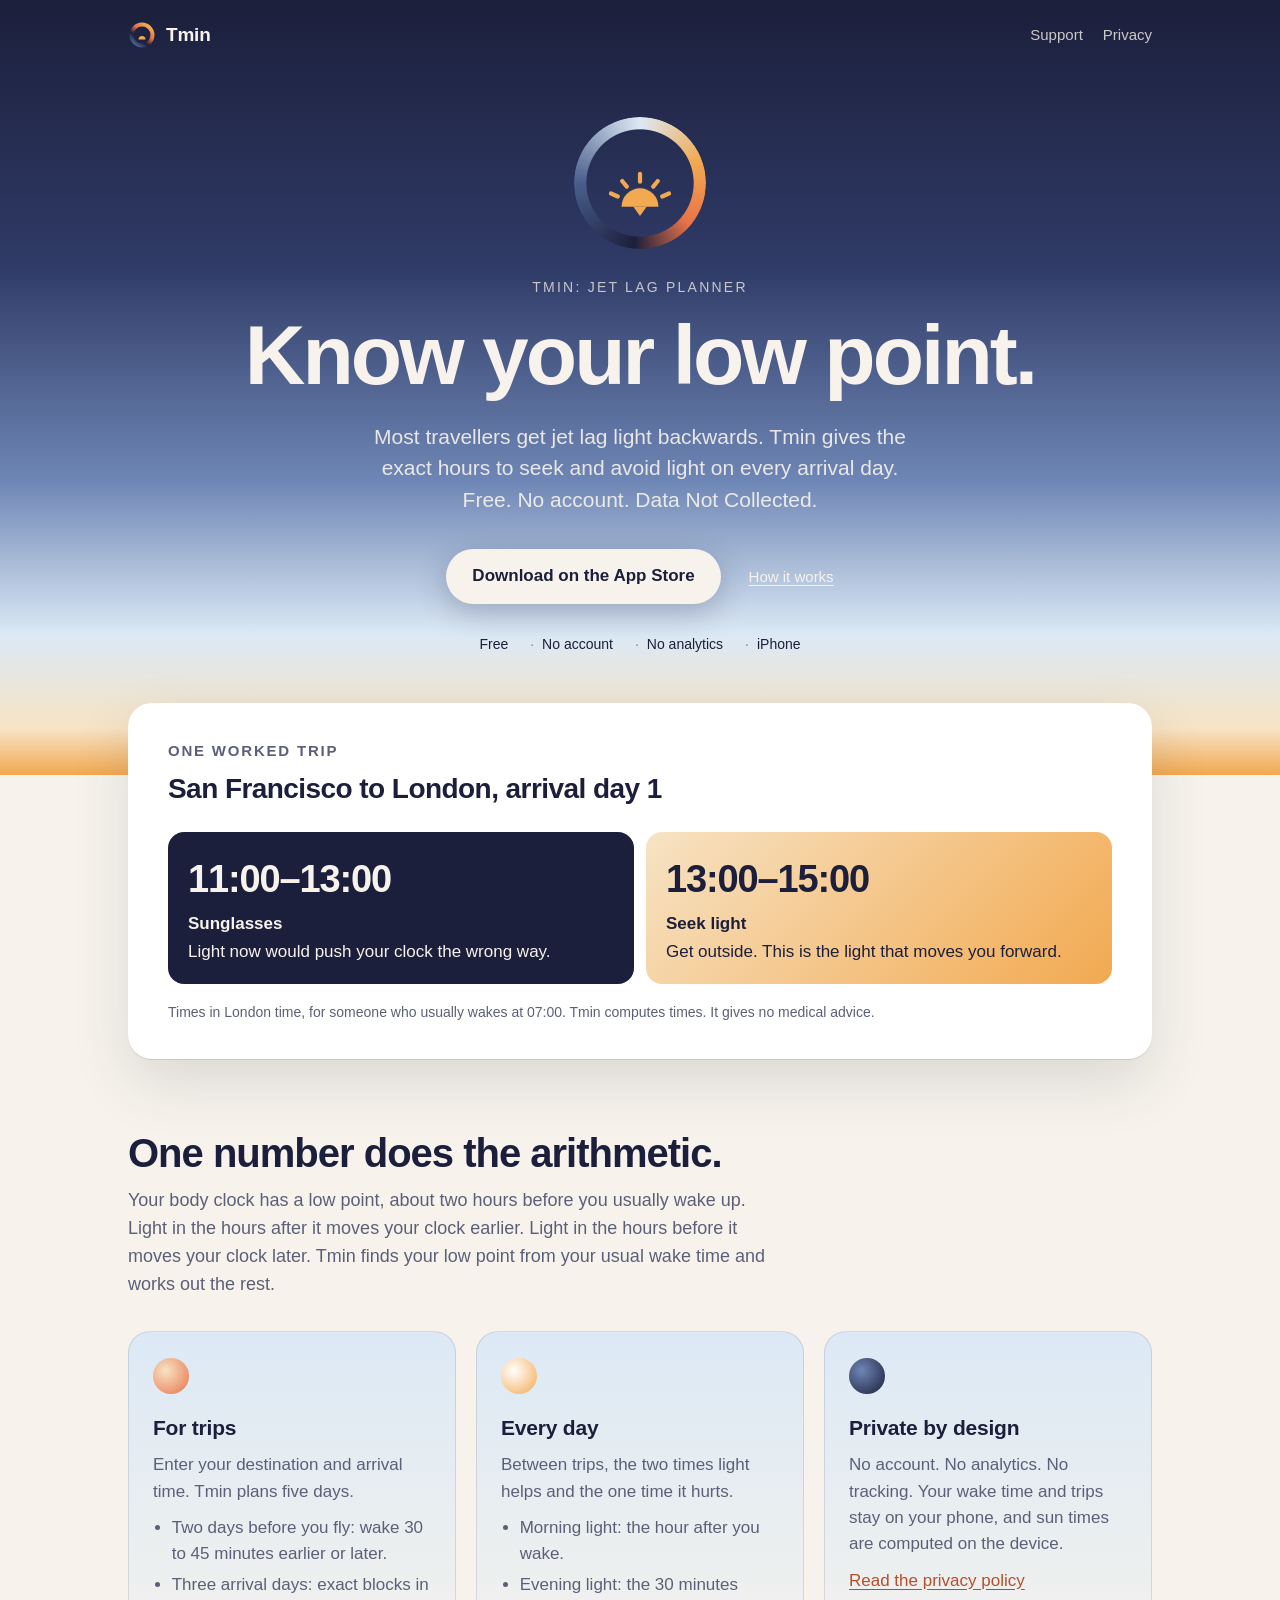
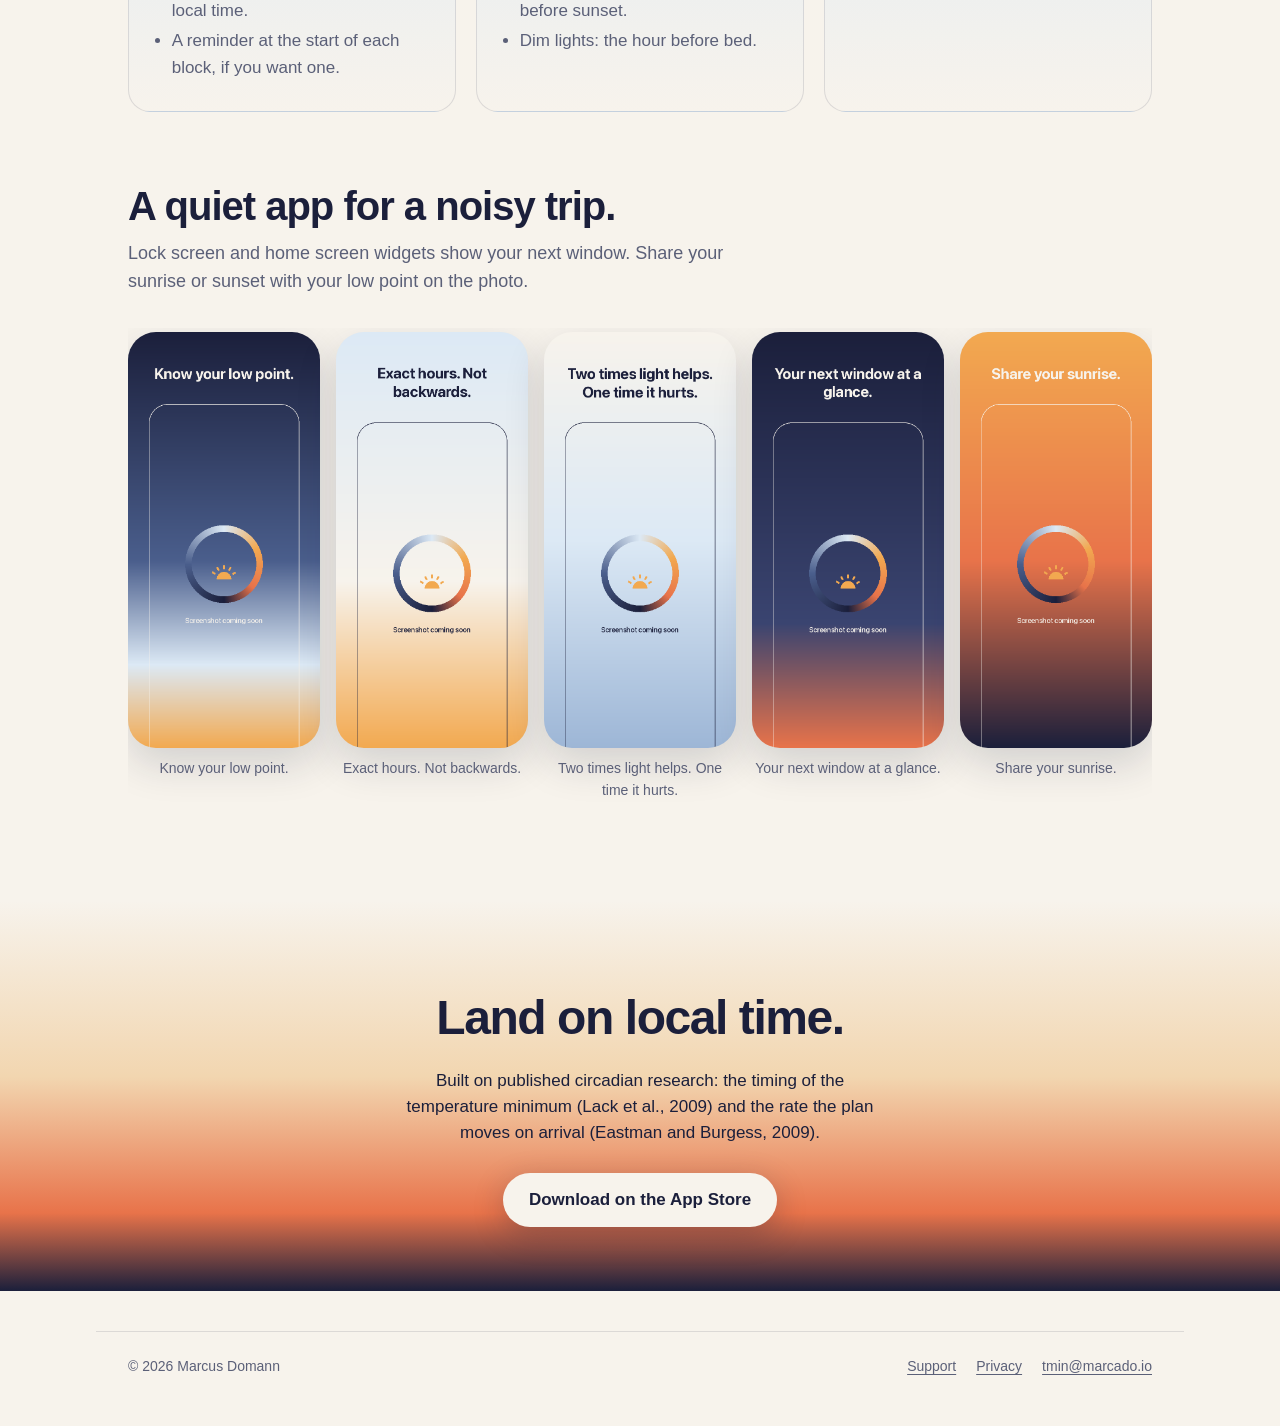
==== index.html @ cd1d9ae6 "Tmin support and privacy site Co-Authored-By: Claude Opus 5 (1M context) <noreply@anthropic.com>" ====
<!doctype html>
<html lang="en-GB">
<head>
<meta charset="utf-8">
<meta name="viewport" content="width=device-width, initial-scale=1">
<title>Tmin: Jet Lag Planner</title>
<meta name="description" content="Most travellers get jet lag light backwards. Tmin gives the exact hours to seek and avoid light on every arrival day. Free. No account. Data Not Collected.">
<meta name="theme-color" content="#1B1F3B">
<meta property="og:title" content="Tmin: Jet Lag Planner">
<meta property="og:description" content="Know your low point. The exact hours to seek and avoid light on every arrival day.">
<meta property="og:image" content="https://md069.github.io/tmin/assets/screens/1.png">
<link rel="icon" href="assets/favicon.svg" type="image/svg+xml">
<link rel="apple-touch-icon" href="assets/apple-touch-icon.png">
<link rel="stylesheet" href="assets/style.css">
</head>
<body>
<header class="hero">
  <div class="wrap">
    <div class="bar">
      <a class="brand" href="./"><img src="assets/favicon.svg" alt="" width="28" height="28">Tmin</a>
      <nav aria-label="Site"><a href="support/">Support</a><a href="privacy/">Privacy</a></nav>
    </div>
    <div class="hero-body">
      <div class="mark-wrap"><div class="mark"></div><svg viewBox="0 0 100 100" aria-hidden="true"><path d="M36 68a14 14 0 0 1 28 0z" fill="#F2A950"/><g stroke="#F2A950" stroke-width="3.2" stroke-linecap="round"><path d="M50 43v6"/><path d="M36.5 48.5l3.5 4.2"/><path d="M63.5 48.5l-3.5 4.2"/><path d="M28 58l5.2 2.2"/><path d="M72 58l-5.2 2.2"/></g><path d="M45 68h10l-5 7z" fill="#F2A950"/></svg></div>
      <p class="kicker">Tmin: Jet Lag Planner</p>
      <h1>Know your low point.</h1>
      <p class="lede">Most travellers get jet lag light backwards. Tmin gives the exact hours to seek and avoid light on every arrival day. Free. No account. Data Not Collected.</p>
      <div class="cta">
        <a class="button" href="#">Download on the App Store</a>
        <a class="quiet" href="#how">How it works</a>
      </div>
      <ul class="facts"><li>Free</li><li>No account</li><li>No analytics</li><li>iPhone</li></ul>
    </div>
  </div>
</header>

<main>
  <div class="wrap example">
    <div class="card">
      <h2>One worked trip</h2>
      <p class="route">San Francisco to London, arrival day 1</p>
      <ul class="blocks">
        <li class="block avoid"><span class="time">11:00–13:00</span><span class="what">Sunglasses</span><span>Light now would push your clock the wrong way.</span></li>
        <li class="block seek"><span class="time">13:00–15:00</span><span class="what">Seek light</span><span>Get outside. This is the light that moves you forward.</span></li>
      </ul>
      <p class="note">Times in London time, for someone who usually wakes at 07:00. Tmin computes times. It gives no medical advice.</p>
    </div>
  </div>

  <section id="how">
    <div class="wrap">
      <h2 class="section-title">One number does the arithmetic.</h2>
      <p class="section-lede">Your body clock has a low point, about two hours before you usually wake up. Light in the hours after it moves your clock earlier. Light in the hours before it moves your clock later. Tmin finds your low point from your usual wake time and works out the rest.</p>
      <div class="features">
        <article class="feature">
          <div class="dot trip" aria-hidden="true"></div>
          <h3>For trips</h3>
          <p>Enter your destination and arrival time. Tmin plans five days.</p>
          <ul>
            <li>Two days before you fly: wake 30 to 45 minutes earlier or later.</li>
            <li>Three arrival days: exact blocks in local time.</li>
            <li>A reminder at the start of each block, if you want one.</li>
          </ul>
        </article>
        <article class="feature">
          <div class="dot day" aria-hidden="true"></div>
          <h3>Every day</h3>
          <p>Between trips, the two times light helps and the one time it hurts.</p>
          <ul>
            <li>Morning light: the hour after you wake.</li>
            <li>Evening light: the 30 minutes before sunset.</li>
            <li>Dim lights: the hour before bed.</li>
          </ul>
        </article>
        <article class="feature">
          <div class="dot private" aria-hidden="true"></div>
          <h3>Private by design</h3>
          <p>No account. No analytics. No tracking. Your wake time and trips stay on your phone, and sun times are computed on the device.</p>
          <p><a href="privacy/">Read the privacy policy</a></p>
        </article>
      </div>
    </div>
  </section>

  <section aria-labelledby="shots-title">
    <div class="wrap">
      <h2 class="section-title" id="shots-title">A quiet app for a noisy trip.</h2>
      <p class="section-lede">Lock screen and home screen widgets show your next window. Share your sunrise or sunset with your low point on the photo.</p>
      <ul class="shots">
        <li><figure><img src="assets/screens/1.png" width="645" height="1398" loading="lazy" alt="First run: the 24-hour ring with your low point marked."><figcaption>Know your low point.</figcaption></figure></li>
        <li><figure><img src="assets/screens/2.png" width="645" height="1398" loading="lazy" alt="Trip plan, day 1, San Francisco to London."><figcaption>Exact hours. Not backwards.</figcaption></figure></li>
        <li><figure><img src="assets/screens/3.png" width="645" height="1398" loading="lazy" alt="Today with morning light, evening light and dim lights."><figcaption>Two times light helps. One time it hurts.</figcaption></figure></li>
        <li><figure><img src="assets/screens/4.png" width="645" height="1398" loading="lazy" alt="Lock screen and home screen widgets."><figcaption>Your next window at a glance.</figcaption></figure></li>
        <li><figure><img src="assets/screens/5.png" width="645" height="1398" loading="lazy" alt="Share composer with a sunrise photo."><figcaption>Share your sunrise.</figcaption></figure></li>
      </ul>
    </div>
  </section>

  <div class="closing">
    <div class="wrap">
      <h2>Land on local time.</h2>
      <p>Built on published circadian research: the timing of the temperature minimum (Lack et al., 2009) and the rate the plan moves on arrival (Eastman and Burgess, 2009).</p>
      <a class="button" href="#">Download on the App Store</a>
    </div>
  </div>
</main>

<footer>
  <div class="wrap">
    <span>© 2026 Marcus Domann</span>
    <nav aria-label="Footer"><a href="support/">Support</a><a href="privacy/">Privacy</a><a href="mailto:tmin@marcado.io">tmin@marcado.io</a></nav>
  </div>
</footer>
</body>
</html>
---- assets/style.css ----
:root {
  --indigo: #1B1F3B;
  --amber: #F2A950;
  --coral: #E8734A;
  --sky: #DCE9F5;
  --paper: #F7F3EC;
  --dusk: #4A5E8C;

  --bg: var(--paper);
  --surface: #FFFFFF;
  --text: var(--indigo);
  --muted: #5B6078;
  --rule: rgba(27, 31, 59, 0.12);
  --link: #B3502B;
  --hero: linear-gradient(180deg, #1B1F3B 0%, #2F3A66 34%, #6E86B5 62%, #DCE9F5 82%, #F7E3C4 94%, #F2A950 100%);
  --hero-soft: linear-gradient(180deg, #DCE9F5 0%, #F7F3EC 100%);

  --font: -apple-system, BlinkMacSystemFont, "SF Pro Text", "Helvetica Neue", Helvetica, Arial, sans-serif;
  --display: -apple-system-headline, -apple-system, BlinkMacSystemFont, "SF Pro Display", "Helvetica Neue", Helvetica, Arial, sans-serif;
  --measure: 40rem;
  color-scheme: light dark;
}

@media (prefers-color-scheme: dark) {
  :root {
    --bg: #12152A;
    --surface: #1B1F3B;
    --text: #F2EEE6;
    --muted: #A9AEC6;
    --rule: rgba(247, 243, 236, 0.14);
    --link: var(--amber);
    --hero-soft: linear-gradient(180deg, #1B1F3B 0%, #12152A 100%);
  }
}

* { box-sizing: border-box; }
html { -webkit-text-size-adjust: 100%; }
body {
  margin: 0;
  background: var(--bg);
  color: var(--text);
  font: 17px/1.55 var(--font);
  -webkit-font-smoothing: antialiased;
}
img { max-width: 100%; display: block; }
a { color: var(--link); text-underline-offset: 0.18em; }
a:hover { text-decoration-thickness: 2px; }
:focus-visible { outline: 2px solid var(--amber); outline-offset: 3px; border-radius: 4px; }

.wrap { max-width: 68rem; margin: 0 auto; padding: 0 16px; }
@media (min-width: 720px) { .wrap { padding: 0 32px; } }

/* Top bar */
.bar { display: flex; align-items: center; justify-content: space-between; gap: 16px; padding: 20px 0; }
.brand { display: inline-flex; align-items: center; gap: 10px; color: inherit; text-decoration: none; font-weight: 700; font-size: 19px; letter-spacing: -0.01em; }
.brand img { width: 28px; height: 28px; }
.bar nav { display: flex; gap: 20px; font-size: 15px; }
.bar nav a { color: inherit; text-decoration: none; opacity: 0.8; }
.bar nav a:hover, .bar nav a[aria-current] { opacity: 1; text-decoration: underline; }

/* Ring mark */
.mark {
  position: relative;
  width: var(--size, 120px);
  aspect-ratio: 1;
  border-radius: 50%;
  background: conic-gradient(from 0deg, #DCE9F5, #F2A950 70deg, #E8734A 130deg, #1B1F3B 185deg, #4A5E8C 270deg, #DCE9F5 360deg);
  -webkit-mask: radial-gradient(circle, transparent 57%, #000 58%);
          mask: radial-gradient(circle, transparent 57%, #000 58%);
}
.mark-wrap { position: relative; width: var(--size, 120px); aspect-ratio: 1; }
.mark-wrap svg { position: absolute; inset: 0; width: 100%; height: 100%; }

/* Landing hero */
.hero { background: var(--hero); color: var(--paper); }
.hero .bar nav a { color: var(--paper); }
.hero-body { text-align: center; padding: 48px 0 120px; }
.hero-body .mark-wrap { --size: 132px; margin: 0 auto 28px; }
.hero h1 {
  font-family: var(--display);
  font-size: clamp(44px, 9vw, 84px);
  line-height: 1.02;
  letter-spacing: -0.035em;
  font-weight: 700;
  margin: 0;
}
.hero .kicker { margin: 0 0 14px; font-size: 14px; letter-spacing: 0.16em; text-transform: uppercase; opacity: 0.75; }
.hero .lede { max-width: 34rem; margin: 22px auto 0; font-size: clamp(18px, 2.4vw, 21px); line-height: 1.5; color: rgba(247, 243, 236, 0.9); }
.cta { display: inline-flex; flex-wrap: wrap; justify-content: center; gap: 12px 28px; margin-top: 34px; align-items: center; }
.button {
  display: inline-block;
  background: var(--paper);
  color: var(--indigo);
  text-decoration: none;
  font-weight: 600;
  padding: 14px 26px;
  border-radius: 999px;
  box-shadow: 0 8px 30px rgba(27, 31, 59, 0.25);
}
.button:hover { background: #fff; }
.cta .quiet { color: var(--paper); font-size: 15px; }
.facts { margin: 30px 0 0; padding: 0; list-style: none; display: flex; flex-wrap: wrap; justify-content: center; gap: 8px 22px; font-size: 14px; color: var(--indigo); }
.facts li::before { content: "·"; margin-right: 8px; opacity: 0.5; }
.facts li:first-child::before { content: none; }

/* Worked example */
.example { margin-top: -72px; }
.card {
  background: var(--surface);
  border-radius: 24px;
  padding: 28px 24px;
  box-shadow: 0 1px 0 var(--rule), 0 24px 60px rgba(27, 31, 59, 0.12);
}
@media (min-width: 720px) { .card { padding: 36px 40px; } }
.card h2 { margin: 0 0 4px; font-size: 15px; letter-spacing: 0.12em; text-transform: uppercase; color: var(--muted); font-weight: 600; }
.card .route { margin: 0 0 22px; font-size: clamp(22px, 3.4vw, 28px); font-weight: 700; letter-spacing: -0.02em; }
.blocks { display: grid; gap: 12px; grid-template-columns: 1fr; margin: 0; padding: 0; list-style: none; }
@media (min-width: 640px) { .blocks { grid-template-columns: 1fr 1fr; } }
.block { border-radius: 16px; padding: 18px 20px; display: grid; gap: 2px; }
.block .time { font-size: clamp(28px, 5vw, 38px); font-weight: 700; letter-spacing: -0.03em; font-variant-numeric: tabular-nums; }
.block .what { font-weight: 600; }
.block.avoid { background: #1B1F3B; color: var(--paper); }
.block.seek { background: linear-gradient(135deg, #F7E3C4, #F2A950); color: var(--indigo); }
.card .note { margin: 18px 0 0; font-size: 14px; color: var(--muted); }

/* Sections */
section { padding: 72px 0 0; }
.section-title { font-size: clamp(28px, 4.4vw, 40px); letter-spacing: -0.025em; line-height: 1.1; margin: 0 0 12px; }
.section-lede { color: var(--muted); max-width: var(--measure); margin: 0 0 32px; font-size: 18px; }
.features { display: grid; gap: 20px; grid-template-columns: 1fr; }
@media (min-width: 820px) { .features { grid-template-columns: repeat(3, 1fr); } }
.feature { padding: 26px 24px; border-radius: 22px; background: var(--hero-soft); border: 1px solid var(--rule); }
.feature .dot { width: 36px; height: 36px; border-radius: 50%; margin-bottom: 18px; }
.feature h3 { margin: 0 0 8px; font-size: 21px; letter-spacing: -0.01em; }
.feature p { margin: 0 0 10px; color: var(--muted); }
.feature ul { margin: 0; padding-left: 1.1em; color: var(--muted); }
.feature li { margin: 4px 0; }
.dot.trip { background: radial-gradient(circle at 35% 35%, #F7E3C4, #E8734A); }
.dot.day { background: radial-gradient(circle at 35% 35%, #fff, #F2A950); }
.dot.private { background: radial-gradient(circle at 35% 35%, #6E86B5, #1B1F3B); }

/* Screenshots */
.shots {
  display: grid;
  grid-auto-flow: column;
  grid-auto-columns: minmax(150px, 1fr);
  gap: 16px;
  overflow-x: auto;
  scroll-snap-type: x mandatory;
  padding: 4px 0 20px;
  margin: 0;
  list-style: none;
  overscroll-behavior-x: contain;
}
.shots li { scroll-snap-align: start; }
.shots img { width: 100%; height: auto; border-radius: 28px; box-shadow: 0 16px 40px rgba(27, 31, 59, 0.16); background: var(--sky); }
.shots figcaption { font-size: 14px; color: var(--muted); margin-top: 10px; text-align: center; }
@media (max-width: 719px) { .shots { grid-auto-columns: 62%; } }

/* Closing band */
.closing { margin-top: 80px; background: linear-gradient(180deg, var(--bg) 0%, #F2D6B0 45%, #E8734A 80%, #1B1F3B 100%); padding: 80px 0 64px; text-align: center; color: var(--indigo); }
.closing h2 { font-size: clamp(30px, 5vw, 48px); letter-spacing: -0.03em; margin: 0 0 12px; }
.closing p { margin: 0 auto; max-width: 30rem; }
.closing .button { margin-top: 26px; }
@media (prefers-color-scheme: dark) {
  .closing { background: linear-gradient(180deg, var(--bg) 0%, #2F3A66 40%, #E8734A 85%, #F2A950 100%); color: var(--paper); }
}

/* Document pages (support, privacy, 404) */
.page-head { background: var(--hero-soft); border-bottom: 1px solid var(--rule); }
.page-head .intro { padding: 36px 0 48px; max-width: var(--measure); }
.page-head h1 { font-size: clamp(36px, 6vw, 56px); letter-spacing: -0.035em; line-height: 1.05; margin: 0 0 12px; }
.page-head p { margin: 0; color: var(--muted); font-size: 18px; }
.doc { max-width: var(--measure); padding: 40px 0 24px; }
.doc h2 { font-size: 24px; letter-spacing: -0.015em; margin: 44px 0 10px; line-height: 1.25; }
.doc h2:first-child { margin-top: 0; }
.doc h3 { font-size: 18px; margin: 24px 0 6px; }
.doc p, .doc li { overflow-wrap: anywhere; }
.doc ul, .doc ol { padding-left: 1.2em; }
.doc li { margin: 6px 0; }
.doc .meta { color: var(--muted); font-size: 15px; }
.contact {
  display: flex; flex-wrap: wrap; align-items: center; justify-content: space-between; gap: 12px 24px;
  background: var(--surface); border: 1px solid var(--rule); border-radius: 20px; padding: 22px 24px; margin-bottom: 8px;
}
.contact strong { display: block; font-size: 15px; color: var(--muted); font-weight: 500; }
.contact a { font-size: 20px; font-weight: 650; overflow-wrap: anywhere; }
.summary { background: var(--surface); border: 1px solid var(--rule); border-radius: 20px; padding: 18px 24px; }
.summary ul { margin: 6px 0; }
details { border-bottom: 1px solid var(--rule); padding: 4px 0; }
details:first-of-type { border-top: 1px solid var(--rule); }
summary { cursor: pointer; list-style: none; font-weight: 650; font-size: 18px; padding: 16px 32px 16px 0; position: relative; }
summary::-webkit-details-marker { display: none; }
summary::after { content: "+"; position: absolute; right: 4px; top: 12px; font-size: 24px; font-weight: 400; color: var(--muted); }
details[open] summary::after { content: "−"; }
details > :not(summary) { margin-top: 0; }
details > p:last-child, details > ul:last-child, details > ol:last-child { margin-bottom: 20px; }
.tag { display: inline-block; font-size: 12px; letter-spacing: 0.08em; text-transform: uppercase; font-weight: 700; color: var(--coral); margin-right: 6px; }

/* Footer */
footer { padding: 40px 0 48px; font-size: 14px; color: var(--muted); }
footer .wrap { display: flex; flex-wrap: wrap; gap: 12px 24px; justify-content: space-between; border-top: 1px solid var(--rule); padding-top: 24px; }
footer nav { display: flex; flex-wrap: wrap; gap: 8px 20px; }
footer a { color: inherit; }
.closing + footer .wrap { border-top: 0; }
.closing + footer { background: #1B1F3B; color: rgba(247, 243, 236, 0.7); padding-top: 8px; }
@media (prefers-color-scheme: dark) { .closing + footer { background: #F2A950; color: var(--indigo); } }

/* 404 */
.lost { text-align: center; padding: 72px 0 40px; }
.lost .mark-wrap { --size: 96px; margin: 0 auto 24px; }
.lost h1 { font-size: clamp(34px, 6vw, 52px); letter-spacing: -0.03em; margin: 0 0 10px; }
.lost p { color: var(--muted); margin: 0 auto 8px; max-width: 28rem; }

@media (prefers-reduced-motion: no-preference) {
  html { scroll-behavior: smooth; }
}

figure { margin: 0; }
@media (prefers-color-scheme: dark) {
  .block.avoid { background: #0E1124; box-shadow: inset 0 0 0 1px var(--rule); }
  .card { box-shadow: 0 0 0 1px var(--rule), 0 24px 60px rgba(0, 0, 0, 0.35); }
}
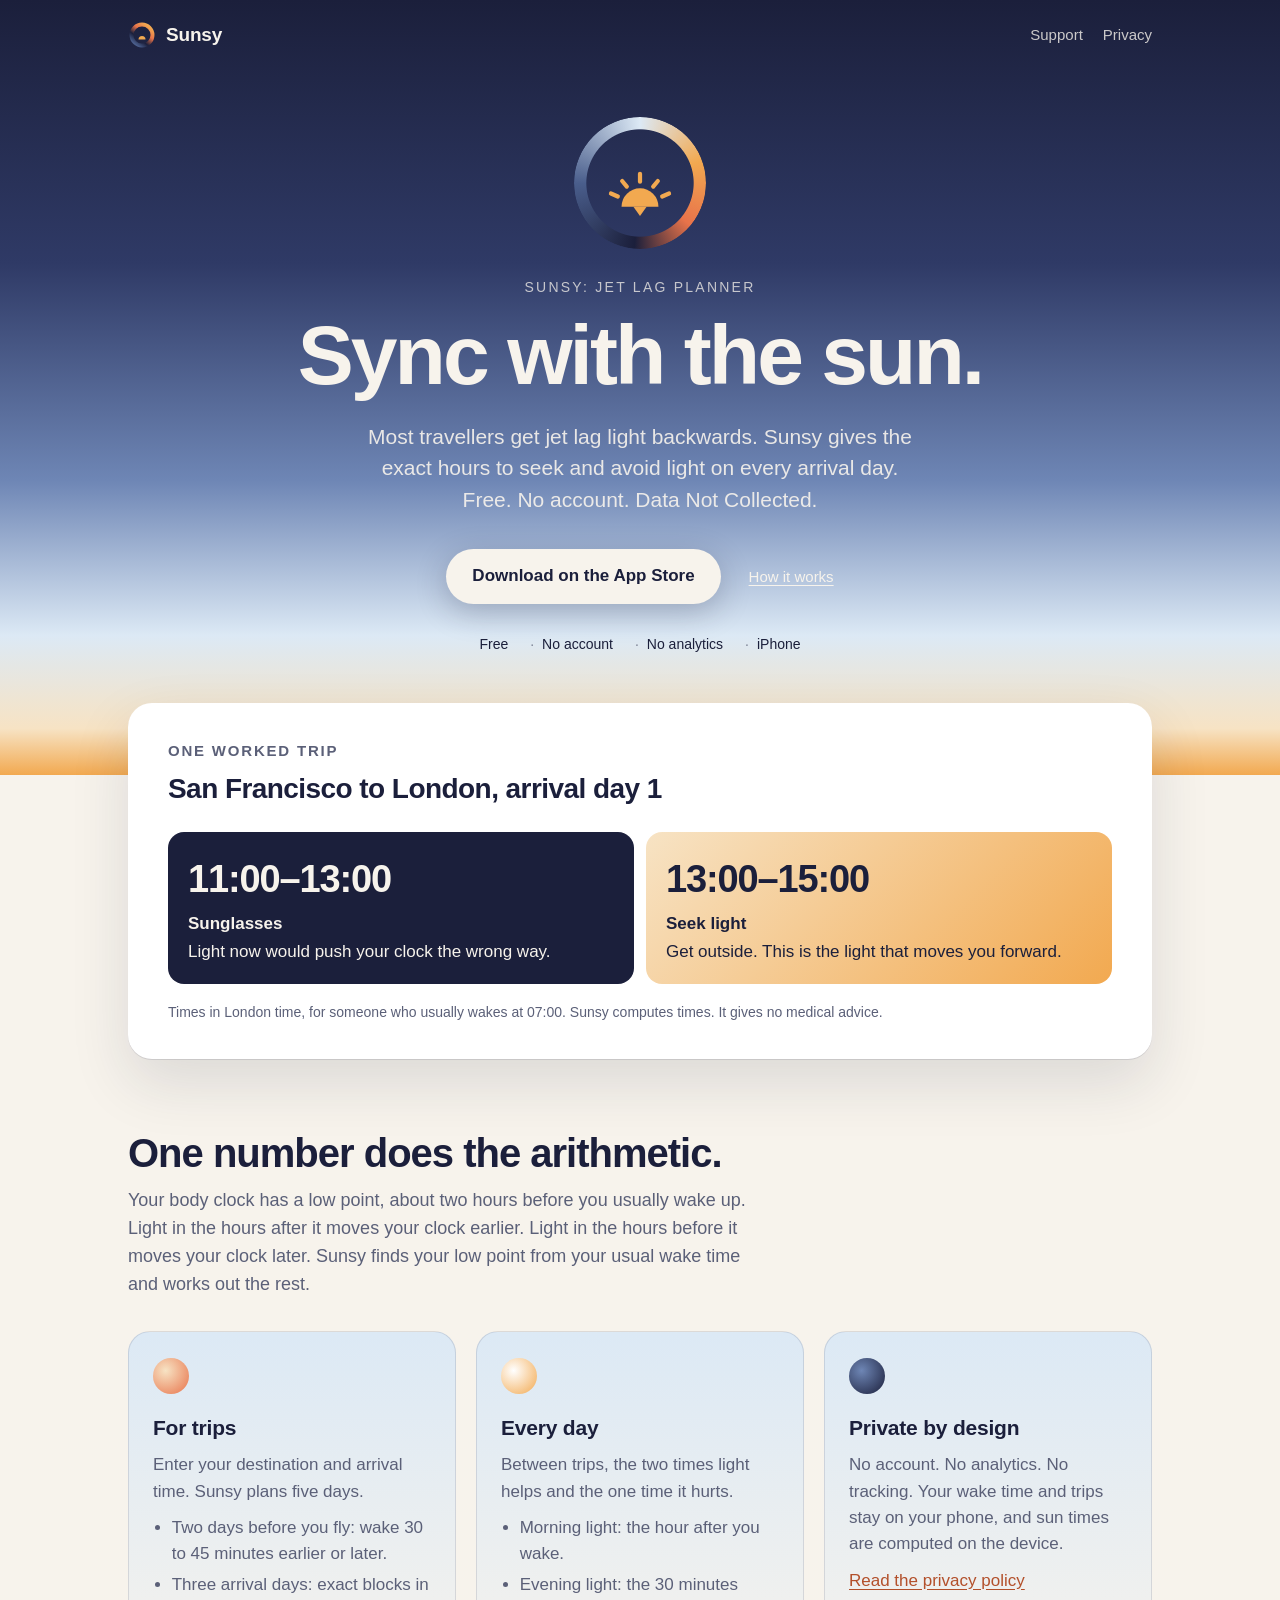
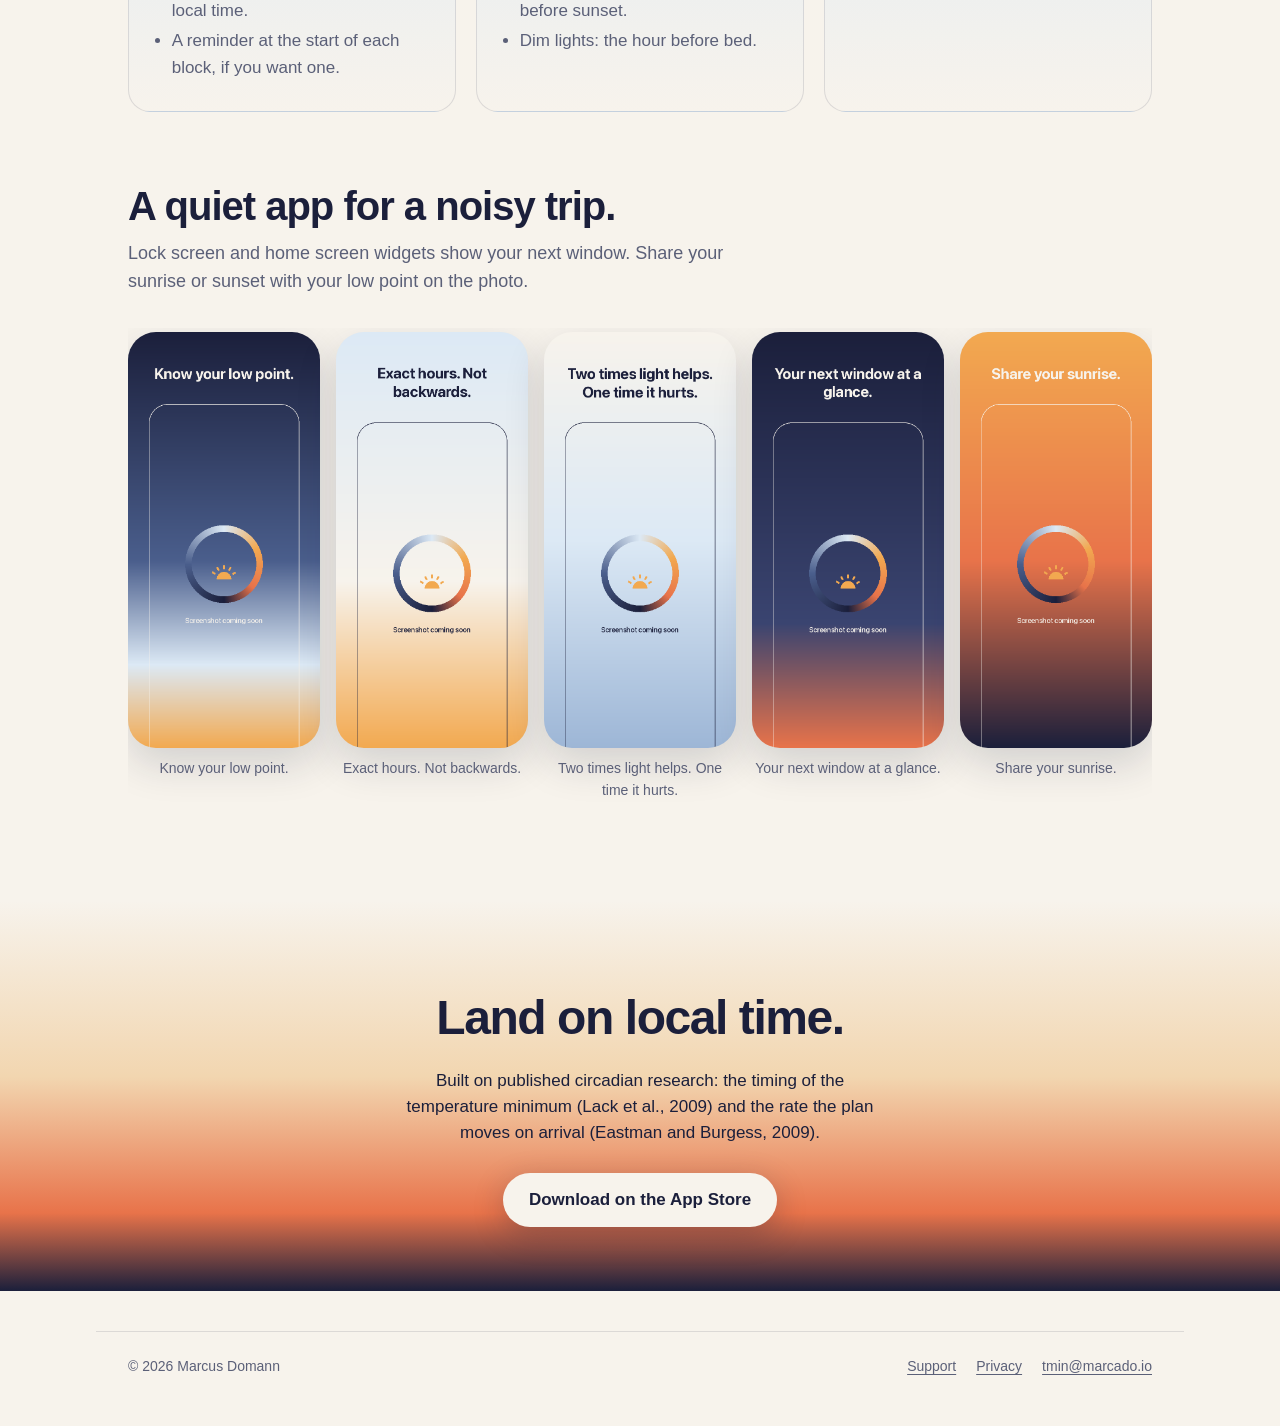
==== commit f0b066b0: "Rename to Sunsy; tagline Sync with the sun." ====
--- a/index.html
+++ b/index.html
@@ -3,12 +3,12 @@
 <head>
 <meta charset="utf-8">
 <meta name="viewport" content="width=device-width, initial-scale=1">
-<title>Tmin: Jet Lag Planner</title>
-<meta name="description" content="Most travellers get jet lag light backwards. Tmin gives the exact hours to seek and avoid light on every arrival day. Free. No account. Data Not Collected.">
+<title>Sunsy: Jet Lag Planner</title>
+<meta name="description" content="Most travellers get jet lag light backwards. Sunsy gives the exact hours to seek and avoid light on every arrival day. Free. No account. Data Not Collected.">
 <meta name="theme-color" content="#1B1F3B">
-<meta property="og:title" content="Tmin: Jet Lag Planner">
-<meta property="og:description" content="Know your low point. The exact hours to seek and avoid light on every arrival day.">
-<meta property="og:image" content="https://md069.github.io/tmin/assets/screens/1.png">
+<meta property="og:title" content="Sunsy: Jet Lag Planner">
+<meta property="og:description" content="Sync with the sun. The exact hours to seek and avoid light on every arrival day.">
+<meta property="og:image" content="https://md069.github.io/sunsy/assets/screens/1.png">
 <link rel="icon" href="assets/favicon.svg" type="image/svg+xml">
 <link rel="apple-touch-icon" href="assets/apple-touch-icon.png">
 <link rel="stylesheet" href="assets/style.css">
@@ -17,14 +17,14 @@
 <header class="hero">
   <div class="wrap">
     <div class="bar">
-      <a class="brand" href="./"><img src="assets/favicon.svg" alt="" width="28" height="28">Tmin</a>
+      <a class="brand" href="./"><img src="assets/favicon.svg" alt="" width="28" height="28">Sunsy</a>
       <nav aria-label="Site"><a href="support/">Support</a><a href="privacy/">Privacy</a></nav>
     </div>
     <div class="hero-body">
       <div class="mark-wrap"><div class="mark"></div><svg viewBox="0 0 100 100" aria-hidden="true"><path d="M36 68a14 14 0 0 1 28 0z" fill="#F2A950"/><g stroke="#F2A950" stroke-width="3.2" stroke-linecap="round"><path d="M50 43v6"/><path d="M36.5 48.5l3.5 4.2"/><path d="M63.5 48.5l-3.5 4.2"/><path d="M28 58l5.2 2.2"/><path d="M72 58l-5.2 2.2"/></g><path d="M45 68h10l-5 7z" fill="#F2A950"/></svg></div>
-      <p class="kicker">Tmin: Jet Lag Planner</p>
-      <h1>Know your low point.</h1>
-      <p class="lede">Most travellers get jet lag light backwards. Tmin gives the exact hours to seek and avoid light on every arrival day. Free. No account. Data Not Collected.</p>
+      <p class="kicker">Sunsy: Jet Lag Planner</p>
+      <h1>Sync with the sun.</h1>
+      <p class="lede">Most travellers get jet lag light backwards. Sunsy gives the exact hours to seek and avoid light on every arrival day. Free. No account. Data Not Collected.</p>
       <div class="cta">
         <a class="button" href="#">Download on the App Store</a>
         <a class="quiet" href="#how">How it works</a>
@@ -43,19 +43,19 @@
         <li class="block avoid"><span class="time">11:00–13:00</span><span class="what">Sunglasses</span><span>Light now would push your clock the wrong way.</span></li>
         <li class="block seek"><span class="time">13:00–15:00</span><span class="what">Seek light</span><span>Get outside. This is the light that moves you forward.</span></li>
       </ul>
-      <p class="note">Times in London time, for someone who usually wakes at 07:00. Tmin computes times. It gives no medical advice.</p>
+      <p class="note">Times in London time, for someone who usually wakes at 07:00. Sunsy computes times. It gives no medical advice.</p>
     </div>
   </div>
 
   <section id="how">
     <div class="wrap">
       <h2 class="section-title">One number does the arithmetic.</h2>
-      <p class="section-lede">Your body clock has a low point, about two hours before you usually wake up. Light in the hours after it moves your clock earlier. Light in the hours before it moves your clock later. Tmin finds your low point from your usual wake time and works out the rest.</p>
+      <p class="section-lede">Your body clock has a low point, about two hours before you usually wake up. Light in the hours after it moves your clock earlier. Light in the hours before it moves your clock later. Sunsy finds your low point from your usual wake time and works out the rest.</p>
       <div class="features">
         <article class="feature">
           <div class="dot trip" aria-hidden="true"></div>
           <h3>For trips</h3>
-          <p>Enter your destination and arrival time. Tmin plans five days.</p>
+          <p>Enter your destination and arrival time. Sunsy plans five days.</p>
           <ul>
             <li>Two days before you fly: wake 30 to 45 minutes earlier or later.</li>
             <li>Three arrival days: exact blocks in local time.</li>
